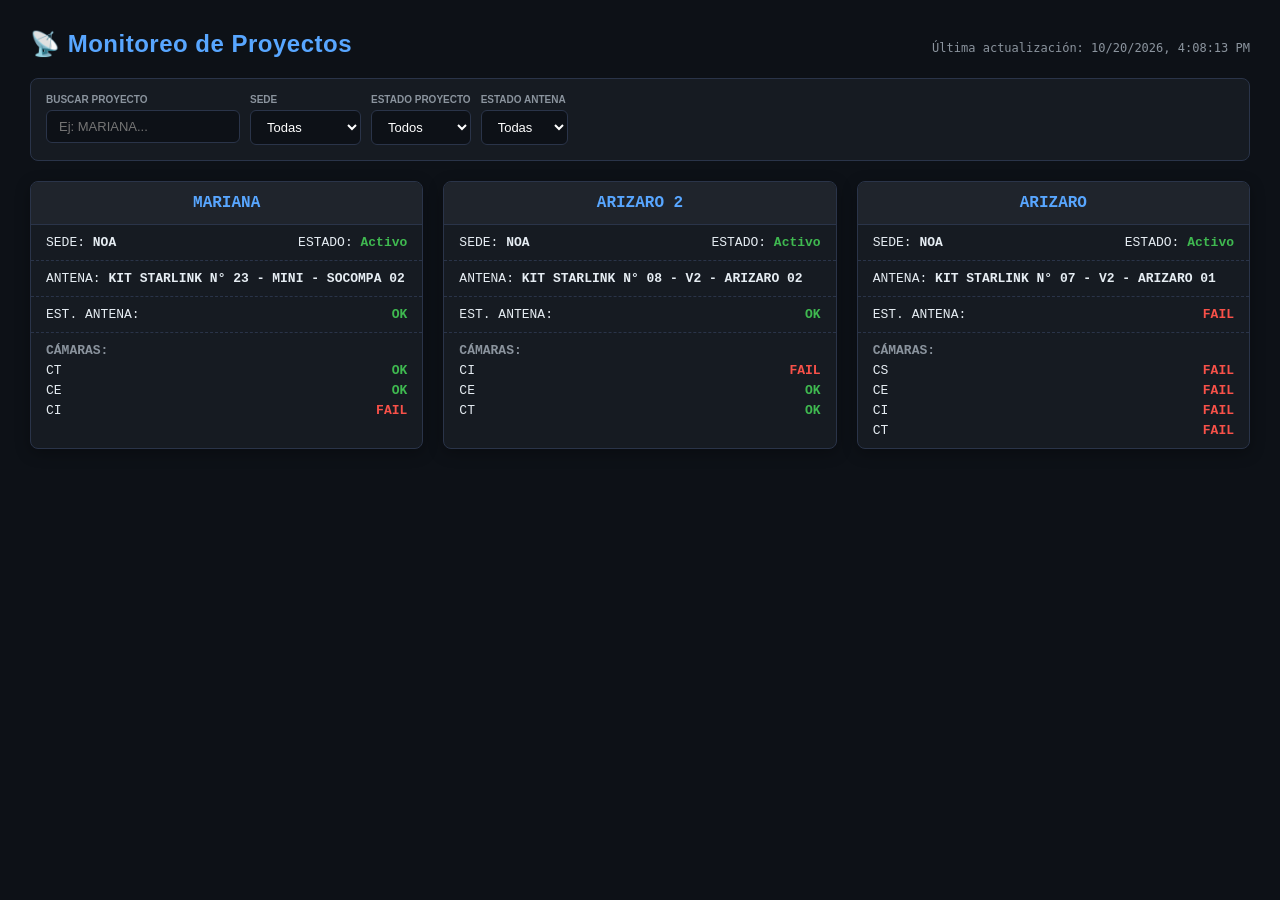
==== index.html @ e9c148c1 "Update index.html" ====
<!DOCTYPE html>
<html lang="es">
<head>
  <meta charset="UTF-8">
  <meta name="viewport" content="width=device-width, initial-scale=1.0">
  <title>Monitoreo · CONOSUR Drilling</title>
  <style>
    :root {
      --bg: #0d1117;
      --surface: #161b22;
      --border: #2a3449;
      --text: #e6edf3;
      --text-muted: #8b949e;
      --blue: #58a6ff;
      --green: #3fb950;
      --red: #f85149;
      --amber: #d29922;
    }
    
    body {
      background: var(--bg);
      color: var(--text);
      font-family: 'Segoe UI', sans-serif;
      margin: 0;
      padding: 30px;
    }
    
    .container { max-width: 1400px; margin: 0 auto; }
    
    /* Header */
    .header-info { display: flex; justify-content: space-between; align-items: baseline; margin-bottom: 20px; }
    .header-info h1 { margin: 0; font-size: 24px; font-weight: 600; color: var(--blue); letter-spacing: 0.5px; }
    .header-info span { color: var(--text-muted); font-size: 12px; font-family: monospace; }
    
    /* Filtros */
    .filters-bar { display: flex; gap: 10px; margin-bottom: 20px; flex-wrap: wrap; background: var(--surface); padding: 15px; border-radius: 8px; border: 1px solid var(--border); }
    .filter-group { display: flex; flex-direction: column; gap: 5px; }
    .filter-group label { font-size: 10px; color: var(--text-muted); text-transform: uppercase; font-weight: 600; }
    .filter-group select, .filter-group input { background: var(--bg); border: 1px solid var(--border); color: white; padding: 8px 12px; border-radius: 6px; font-size: 13px; outline: none; }
    .filter-group select:focus, .filter-group input:focus { border-color: var(--blue); }
    
    /* Tarjetas */
    .grid-proyectos { display: grid; grid-template-columns: repeat(auto-fill, minmax(320px, 1fr)); gap: 20px; }
    .proj-card {
      background: var(--surface);
      border: 1px solid var(--border);
      border-radius: 8px;
      font-family: 'Courier New', monospace;
      overflow: hidden;
      box-shadow: 0 4px 15px rgba(0,0,0,0.3);
    }
    .proj-card .pc-header {
      background: #1f242c;
      text-align: center;
      padding: 12px;
      font-weight: bold;
      font-size: 16px;
      text-transform: uppercase;
      border-bottom: 1px solid var(--border);
      color: var(--blue);
    }
    .proj-card .pc-row {
      padding: 10px 15px;
      border-bottom: 1px dashed var(--border);
      display: flex;
      justify-content: space-between;
      font-size: 13px;
    }
    .proj-card .pc-row:last-child { border-bottom: none; }
    .proj-card .pc-cams { padding: 10px 15px; }
    .proj-card .pc-cams .pc-cam-item { display: flex; justify-content: space-between; margin-bottom: 5px; font-size: 13px; }
    .proj-card .pc-cams .pc-cam-item:last-child { margin-bottom: 0; }
    
    /* Colores de estado */
    .c-ok { color: var(--green); font-weight: bold; }
    .c-fail { color: var(--red); font-weight: bold; }
    .c-warn { color: var(--amber); font-weight: bold; }
    .c-mut { color: var(--text-muted); }
  </style>
</head>
<body>
  <div class="container">
    <div class="header-info">
      <h1>📡 Monitoreo de Proyectos</h1>
      <span id="last-update">Cargando datos...</span>
    </div>

    <div class="filters-bar">
      <div class="filter-group">
        <label>Buscar Proyecto</label>
        <input type="text" id="filtro-nombre" onkeyup="renderizarTarjetas()" placeholder="Ej: MARIANA...">
      </div>
      <div class="filter-group">
        <label>Sede</label>
        <select id="filtro-sede" onchange="renderizarTarjetas()">
          <option value="">Todas</option>
          <option value="NOA">NOA</option>
          <option value="MENDOZA">MENDOZA</option>
          <option value="SAN JUAN">SAN JUAN</option>
        </select>
      </div>
      <div class="filter-group">
        <label>Estado Proyecto</label>
        <select id="filtro-estado-proy" onchange="renderizarTarjetas()">
          <option value="">Todos</option>
          <option value="Activo">Activo</option>
          <option value="Inactivo">Inactivo</option>
        </select>
      </div>
      <div class="filter-group">
        <label>Estado Antena</label>
        <select id="filtro-estado-ant" onchange="renderizarTarjetas()">
          <option value="">Todas</option>
          <option value="OK">OK</option>
          <option value="FAIL">FALLÓ</option>
        </select>
      </div>
    </div>

    <div class="grid-proyectos" id="grid-proyectos">
      <p style="color: var(--text-muted); grid-column: 1 / -1;">Cargando datos de proyectos...</p>
    </div>
  </div>

  <script>
    let proyectosList = [];

    async function cargarDatos() {
      try {
        // ACÁ APUNTAMOS AL ARCHIVO CORRECTO
        const res = await fetch("datos.json");
        if (!res.ok) throw new Error("No se encontró datos.json");
        
        const data = await res.json();
        proyectosList = data.proyectos || [];
        
        // Mostramos la fecha de actualización
        if (data.timestamp) {
          document.getElementById('last-update').innerText = `Última actualización: ${new Date(data.timestamp).toLocaleString()}`;
        }
        
        renderizarTarjetas();
      } catch (e) {
        document.getElementById('grid-proyectos').innerHTML = `<p style="color: var(--red); grid-column: 1 / -1;">Error al cargar datos: ${e.message}</p>`;
      }
    }

    function renderizarTarjetas() {
      const grid = document.getElementById('grid-proyectos');
      
      const fNombre = document.getElementById('filtro-nombre').value.toLowerCase();
      const fSede = document.getElementById('filtro-sede').value;
      const fEstadoProy = document.getElementById('filtro-estado-proy').value;
      const fEstadoAnt = document.getElementById('filtro-estado-ant').value;

      let filtrados = proyectosList.filter(p => {
        const matchNombre = p.nombre.toLowerCase().includes(fNombre);
        const matchSede = fSede === "" || p.sede === fSede;
        const matchProy = fEstadoProy === "" || p.estado_proyecto === fEstadoProy;
        const matchAnt = fEstadoAnt === "" || (p.antena && p.antena.estado === fEstadoAnt);
        return matchNombre && matchSede && matchProy && matchAnt;
      });

      if(filtrados.length === 0) { 
        grid.innerHTML = '<p style="color:var(--text-muted); grid-column: 1 / -1;">No hay proyectos que coincidan con los filtros.</p>'; 
        return; 
      }

      grid.innerHTML = filtrados.map(p => {
        const antOk = p.antena && p.antena.estado === 'OK';
        const camsHtml = p.camaras.map(c => `
          <div class="pc-cam-item">
            <span>${c.tipo}</span>
            <span class="${c.estado === 'OK' ? 'c-ok' : 'c-fail'}">${c.estado}</span>
          </div>
        `).join('') || '<div class="pc-cam-item"><span class="c-mut">Sin cámaras</span></div>';

        return `
          <div class="proj-card">
            <div class="pc-header">${p.nombre}</div>
            <div class="pc-row">
              <span>SEDE: <strong>${p.sede}</strong></span>
              <span>ESTADO: <strong class="${p.estado_proyecto === 'Activo' ? 'c-ok' : 'c-warn'}">${p.estado_proyecto}</strong></span>
            </div>
            <div class="pc-row">
              <span>ANTENA: <strong>${p.antena.nombre}</strong></span>
            </div>
            <div class="pc-row">
              <span>EST. ANTENA:</span>
              <span class="${antOk ? 'c-ok' : 'c-fail'}">${p.antena.estado}</span>
            </div>
            <div class="pc-cams">
              <div class="pc-row" style="padding:0; border:none; margin-bottom:5px; color:var(--text-muted); font-weight:bold;">CÁMARAS:</div>
              ${camsHtml}
            </div>
          </div>
        `;
      }).join('');
    }

    // Cargar datos al inicio
    cargarDatos();
    
    // Recargar cada 5 minutos para mantener actualizado
    setInterval(cargarDatos, 5 * 60 * 1000);
  </script>
</body>
</html>
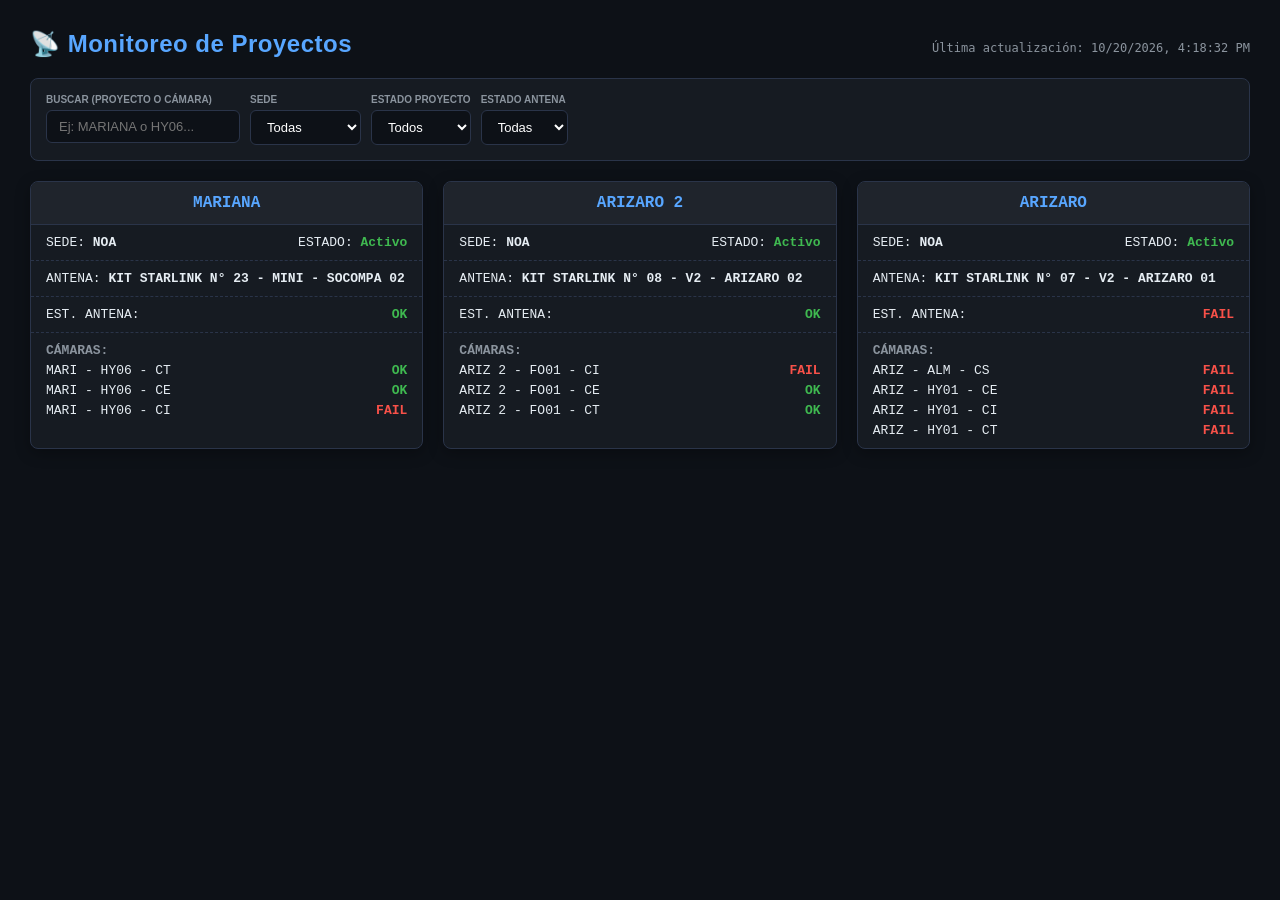
==== commit ba97d545: "Update index.html" ====
--- a/index.html
+++ b/index.html
@@ -27,19 +27,16 @@
     
     .container { max-width: 1400px; margin: 0 auto; }
     
-    /* Header */
     .header-info { display: flex; justify-content: space-between; align-items: baseline; margin-bottom: 20px; }
     .header-info h1 { margin: 0; font-size: 24px; font-weight: 600; color: var(--blue); letter-spacing: 0.5px; }
     .header-info span { color: var(--text-muted); font-size: 12px; font-family: monospace; }
     
-    /* Filtros */
     .filters-bar { display: flex; gap: 10px; margin-bottom: 20px; flex-wrap: wrap; background: var(--surface); padding: 15px; border-radius: 8px; border: 1px solid var(--border); }
     .filter-group { display: flex; flex-direction: column; gap: 5px; }
     .filter-group label { font-size: 10px; color: var(--text-muted); text-transform: uppercase; font-weight: 600; }
     .filter-group select, .filter-group input { background: var(--bg); border: 1px solid var(--border); color: white; padding: 8px 12px; border-radius: 6px; font-size: 13px; outline: none; }
     .filter-group select:focus, .filter-group input:focus { border-color: var(--blue); }
     
-    /* Tarjetas */
     .grid-proyectos { display: grid; grid-template-columns: repeat(auto-fill, minmax(320px, 1fr)); gap: 20px; }
     .proj-card {
       background: var(--surface);
@@ -71,7 +68,6 @@
     .proj-card .pc-cams .pc-cam-item { display: flex; justify-content: space-between; margin-bottom: 5px; font-size: 13px; }
     .proj-card .pc-cams .pc-cam-item:last-child { margin-bottom: 0; }
     
-    /* Colores de estado */
     .c-ok { color: var(--green); font-weight: bold; }
     .c-fail { color: var(--red); font-weight: bold; }
     .c-warn { color: var(--amber); font-weight: bold; }
@@ -87,8 +83,8 @@
 
     <div class="filters-bar">
       <div class="filter-group">
-        <label>Buscar Proyecto</label>
-        <input type="text" id="filtro-nombre" onkeyup="renderizarTarjetas()" placeholder="Ej: MARIANA...">
+        <label>Buscar (Proyecto o Cámara)</label>
+        <input type="text" id="filtro-nombre" onkeyup="renderizarTarjetas()" placeholder="Ej: MARIANA o HY06...">
       </div>
       <div class="filter-group">
         <label>Sede</label>
@@ -127,14 +123,13 @@
 
     async function cargarDatos() {
       try {
-        // ACÁ APUNTAMOS AL ARCHIVO CORRECTO
+        // ACÁ LEE EL ARCHIVO CORRECTO
         const res = await fetch("datos.json");
         if (!res.ok) throw new Error("No se encontró datos.json");
         
         const data = await res.json();
         proyectosList = data.proyectos || [];
         
-        // Mostramos la fecha de actualización
         if (data.timestamp) {
           document.getElementById('last-update').innerText = `Última actualización: ${new Date(data.timestamp).toLocaleString()}`;
         }
@@ -154,10 +149,14 @@
       const fEstadoAnt = document.getElementById('filtro-estado-ant').value;
 
       let filtrados = proyectosList.filter(p => {
-        const matchNombre = p.nombre.toLowerCase().includes(fNombre);
+        const matchNombreProy = p.nombre.toLowerCase().includes(fNombre);
+        const matchNombreCam = p.camaras.some(c => (c.name || "").toLowerCase().includes(fNombre) || (c.tipo || "").toLowerCase().includes(fNombre));
+        const matchNombre = matchNombreProy || matchNombreCam;
+
         const matchSede = fSede === "" || p.sede === fSede;
         const matchProy = fEstadoProy === "" || p.estado_proyecto === fEstadoProy;
         const matchAnt = fEstadoAnt === "" || (p.antena && p.antena.estado === fEstadoAnt);
+        
         return matchNombre && matchSede && matchProy && matchAnt;
       });
 
@@ -168,9 +167,10 @@
 
       grid.innerHTML = filtrados.map(p => {
         const antOk = p.antena && p.antena.estado === 'OK';
+        
         const camsHtml = p.camaras.map(c => `
           <div class="pc-cam-item">
-            <span>${c.tipo}</span>
+            <span>${c.name || c.tipo}</span>
             <span class="${c.estado === 'OK' ? 'c-ok' : 'c-fail'}">${c.estado}</span>
           </div>
         `).join('') || '<div class="pc-cam-item"><span class="c-mut">Sin cámaras</span></div>';
@@ -198,10 +198,7 @@
       }).join('');
     }
 
-    // Cargar datos al inicio
     cargarDatos();
-    
-    // Recargar cada 5 minutos para mantener actualizado
     setInterval(cargarDatos, 5 * 60 * 1000);
   </script>
 </body>
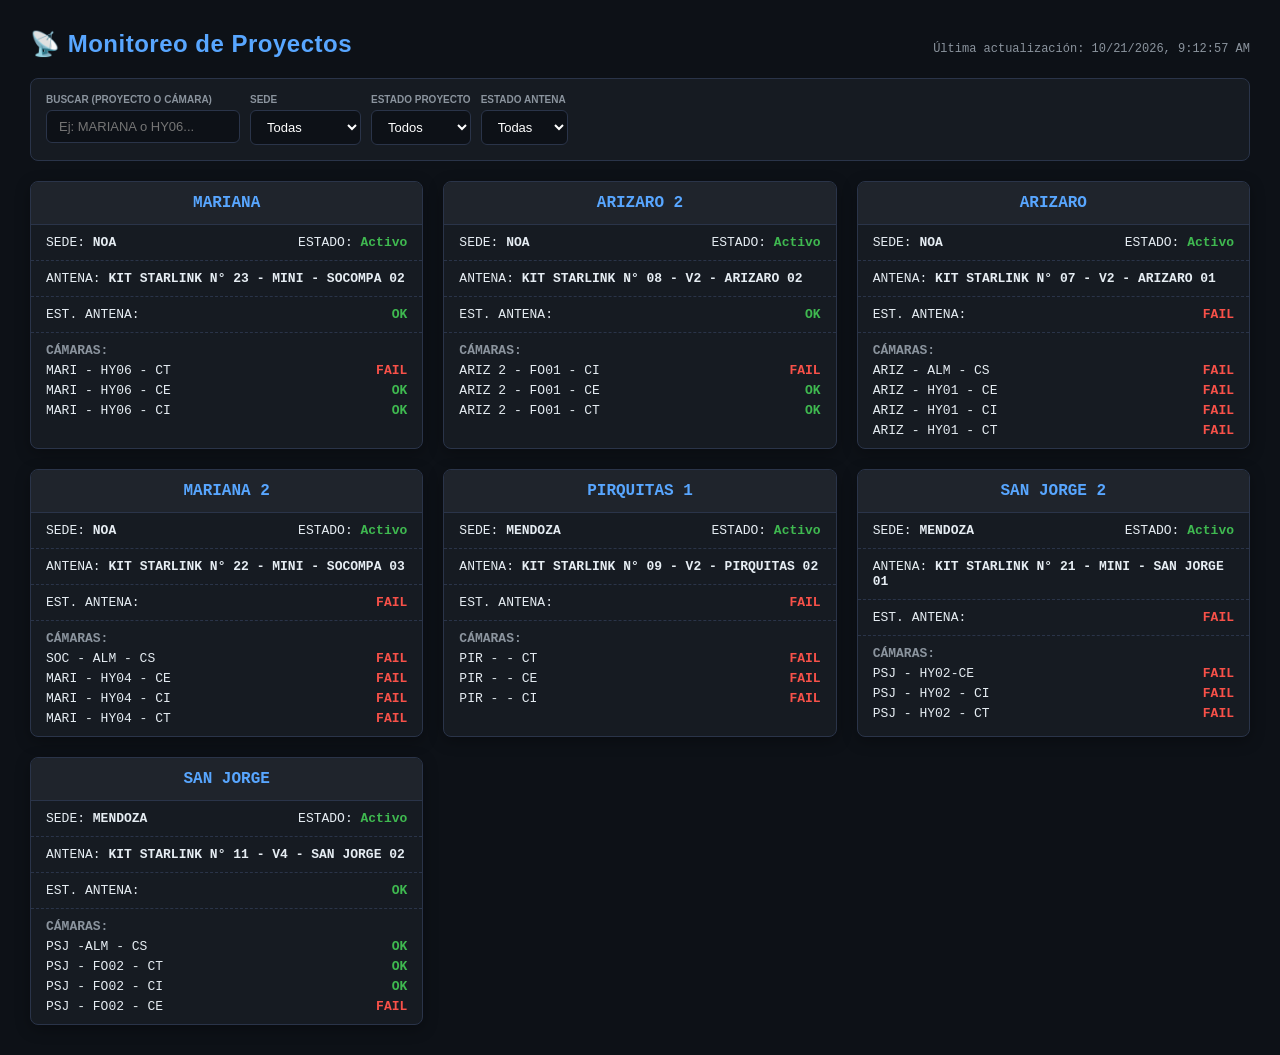
==== commit 34aeef21: "Update index.html" ====
--- a/index.html
+++ b/index.html
@@ -6,68 +6,28 @@
   <title>Monitoreo · CONOSUR Drilling</title>
   <style>
     :root {
-      --bg: #0d1117;
-      --surface: #161b22;
-      --border: #2a3449;
-      --text: #e6edf3;
-      --text-muted: #8b949e;
-      --blue: #58a6ff;
-      --green: #3fb950;
-      --red: #f85149;
-      --amber: #d29922;
+      --bg: #0d1117; --surface: #161b22; --border: #2a3449; --text: #e6edf3;
+      --text-muted: #8b949e; --blue: #58a6ff; --green: #3fb950; --red: #f85149; --amber: #d29922;
     }
-    
-    body {
-      background: var(--bg);
-      color: var(--text);
-      font-family: 'Segoe UI', sans-serif;
-      margin: 0;
-      padding: 30px;
-    }
-    
+    body { background: var(--bg); color: var(--text); font-family: 'Segoe UI', sans-serif; margin: 0; padding: 30px; }
     .container { max-width: 1400px; margin: 0 auto; }
-    
     .header-info { display: flex; justify-content: space-between; align-items: baseline; margin-bottom: 20px; }
     .header-info h1 { margin: 0; font-size: 24px; font-weight: 600; color: var(--blue); letter-spacing: 0.5px; }
     .header-info span { color: var(--text-muted); font-size: 12px; font-family: monospace; }
-    
     .filters-bar { display: flex; gap: 10px; margin-bottom: 20px; flex-wrap: wrap; background: var(--surface); padding: 15px; border-radius: 8px; border: 1px solid var(--border); }
     .filter-group { display: flex; flex-direction: column; gap: 5px; }
     .filter-group label { font-size: 10px; color: var(--text-muted); text-transform: uppercase; font-weight: 600; }
     .filter-group select, .filter-group input { background: var(--bg); border: 1px solid var(--border); color: white; padding: 8px 12px; border-radius: 6px; font-size: 13px; outline: none; }
     .filter-group select:focus, .filter-group input:focus { border-color: var(--blue); }
-    
     .grid-proyectos { display: grid; grid-template-columns: repeat(auto-fill, minmax(320px, 1fr)); gap: 20px; }
-    .proj-card {
-      background: var(--surface);
-      border: 1px solid var(--border);
-      border-radius: 8px;
-      font-family: 'Courier New', monospace;
-      overflow: hidden;
-      box-shadow: 0 4px 15px rgba(0,0,0,0.3);
-    }
-    .proj-card .pc-header {
-      background: #1f242c;
-      text-align: center;
-      padding: 12px;
-      font-weight: bold;
-      font-size: 16px;
-      text-transform: uppercase;
-      border-bottom: 1px solid var(--border);
-      color: var(--blue);
-    }
-    .proj-card .pc-row {
-      padding: 10px 15px;
-      border-bottom: 1px dashed var(--border);
-      display: flex;
-      justify-content: space-between;
-      font-size: 13px;
-    }
+    .proj-card { background: var(--surface); border: 1px solid var(--border); border-radius: 8px; font-family: 'Courier New', monospace; overflow: hidden; box-shadow: 0 4px 15px rgba(0,0,0,0.3); }
+    .proj-card .pc-header { background: #1f242c; text-align: center; padding: 12px; font-weight: bold; font-size: 16px; text-transform: uppercase; border-bottom: 1px solid var(--border); color: var(--blue); }
+    .proj-card .pc-row { padding: 10px 15px; border-bottom: 1px dashed var(--border); display: flex; justify-content: space-between; font-size: 13px; }
     .proj-card .pc-row:last-child { border-bottom: none; }
     .proj-card .pc-cams { padding: 10px 15px; }
-    .proj-card .pc-cams .pc-cam-item { display: flex; justify-content: space-between; margin-bottom: 5px; font-size: 13px; }
+    .proj-card .pc-cams .pc-cam-item { display: flex; justify-content: space-between; margin-bottom: 5px; font-size: 13px; flex-direction: column; align-items: flex-start; }
     .proj-card .pc-cams .pc-cam-item:last-child { margin-bottom: 0; }
-    
+    .proj-card .pc-cams .pc-cam-item .cam-row { display: flex; justify-content: space-between; width: 100%; }
     .c-ok { color: var(--green); font-weight: bold; }
     .c-fail { color: var(--red); font-weight: bold; }
     .c-warn { color: var(--amber); font-weight: bold; }
@@ -80,7 +40,6 @@
       <h1>📡 Monitoreo de Proyectos</h1>
       <span id="last-update">Cargando datos...</span>
     </div>
-
     <div class="filters-bar">
       <div class="filter-group">
         <label>Buscar (Proyecto o Cámara)</label>
@@ -112,28 +71,21 @@
         </select>
       </div>
     </div>
-
     <div class="grid-proyectos" id="grid-proyectos">
       <p style="color: var(--text-muted); grid-column: 1 / -1;">Cargando datos de proyectos...</p>
     </div>
   </div>
-
   <script>
     let proyectosList = [];
-
     async function cargarDatos() {
       try {
-        // ACÁ LEE EL ARCHIVO CORRECTO
         const res = await fetch("datos.json");
         if (!res.ok) throw new Error("No se encontró datos.json");
-        
         const data = await res.json();
         proyectosList = data.proyectos || [];
-        
         if (data.timestamp) {
           document.getElementById('last-update').innerText = `Última actualización: ${new Date(data.timestamp).toLocaleString()}`;
         }
-        
         renderizarTarjetas();
       } catch (e) {
         document.getElementById('grid-proyectos').innerHTML = `<p style="color: var(--red); grid-column: 1 / -1;">Error al cargar datos: ${e.message}</p>`;
@@ -142,7 +94,6 @@
 
     function renderizarTarjetas() {
       const grid = document.getElementById('grid-proyectos');
-      
       const fNombre = document.getElementById('filtro-nombre').value.toLowerCase();
       const fSede = document.getElementById('filtro-sede').value;
       const fEstadoProy = document.getElementById('filtro-estado-proy').value;
@@ -152,11 +103,9 @@
         const matchNombreProy = p.nombre.toLowerCase().includes(fNombre);
         const matchNombreCam = p.camaras.some(c => (c.name || "").toLowerCase().includes(fNombre) || (c.tipo || "").toLowerCase().includes(fNombre));
         const matchNombre = matchNombreProy || matchNombreCam;
-
         const matchSede = fSede === "" || p.sede === fSede;
         const matchProy = fEstadoProy === "" || p.estado_proyecto === fEstadoProy;
         const matchAnt = fEstadoAnt === "" || (p.antena && p.antena.estado === fEstadoAnt);
-        
         return matchNombre && matchSede && matchProy && matchAnt;
       });
 
@@ -168,12 +117,22 @@
       grid.innerHTML = filtrados.map(p => {
         const antOk = p.antena && p.antena.estado === 'OK';
         
-        const camsHtml = p.camaras.map(c => `
-          <div class="pc-cam-item">
-            <span>${c.name || c.tipo}</span>
-            <span class="${c.estado === 'OK' ? 'c-ok' : 'c-fail'}">${c.estado}</span>
-          </div>
-        `).join('') || '<div class="pc-cam-item"><span class="c-mut">Sin cámaras</span></div>';
+        const camsHtml = p.camaras.map(c => {
+          let extraInfo = "";
+          if (c.estado === 'FAIL' && c.ultima_conexion) {
+            const fecha = new Date(c.ultima_conexion * 1000);
+            extraInfo = `<span style="font-size:10px; color:var(--text-muted); display:block;">Últ. conexión: ${fecha.toLocaleString()}</span>`;
+          }
+          return `
+            <div class="pc-cam-item">
+              <div class="cam-row">
+                <span>${c.name || c.tipo}</span>
+                <span class="${c.estado === 'OK' ? 'c-ok' : 'c-fail'}">${c.estado}</span>
+              </div>
+              ${extraInfo}
+            </div>
+          `;
+        }).join('') || '<div class="pc-cam-item"><span class="c-mut">Sin cámaras</span></div>';
 
         return `
           <div class="proj-card">
@@ -197,7 +156,6 @@
         `;
       }).join('');
     }
-
     cargarDatos();
     setInterval(cargarDatos, 5 * 60 * 1000);
   </script>
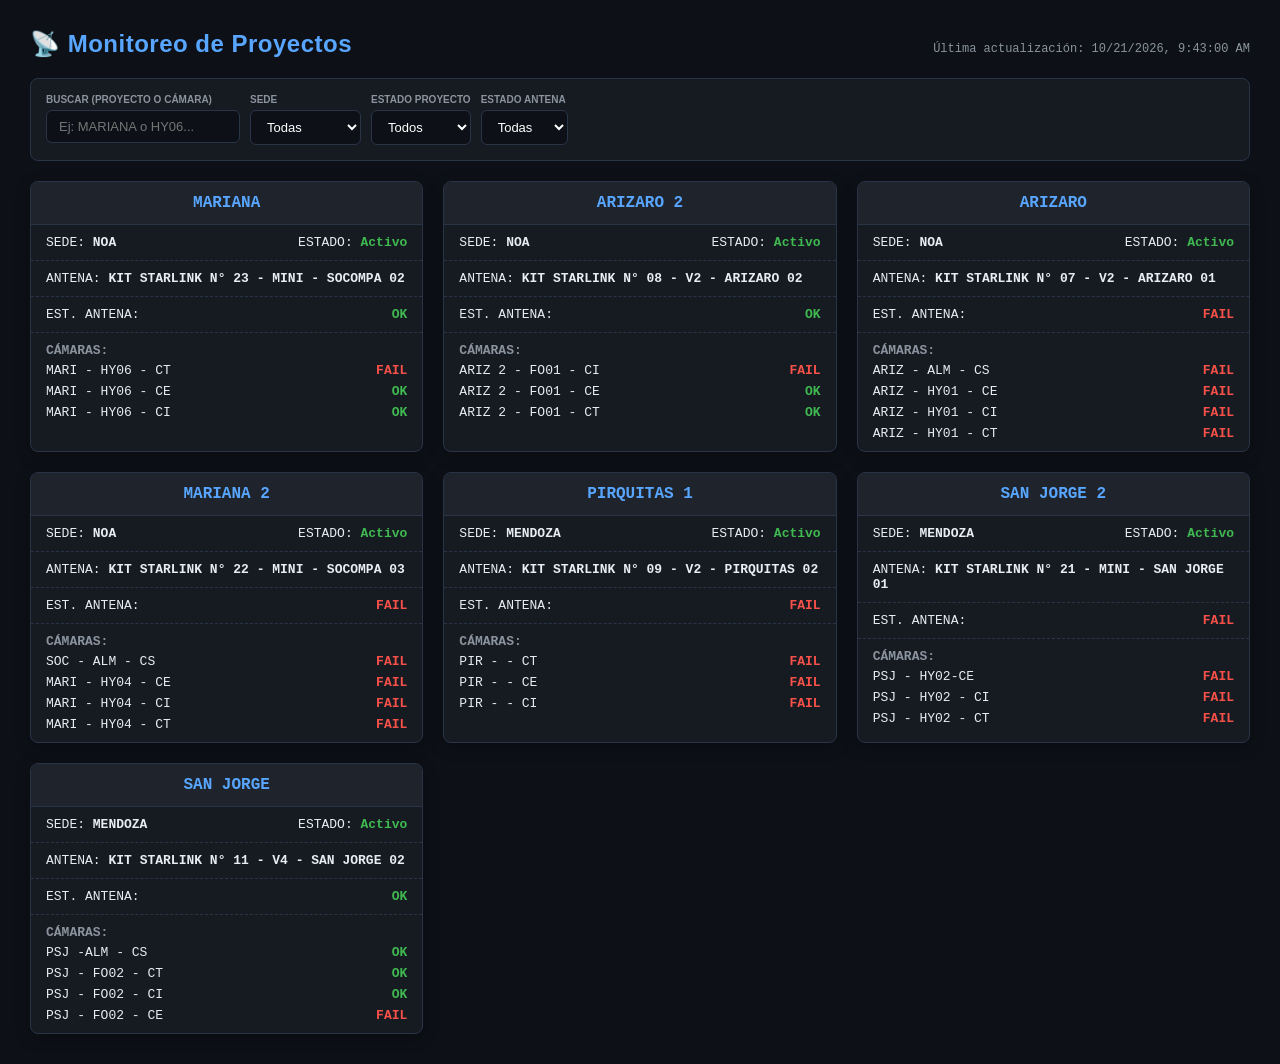
==== commit 94fe7d8b: "Update index.html" ====
--- a/index.html
+++ b/index.html
@@ -6,28 +6,90 @@
   <title>Monitoreo · CONOSUR Drilling</title>
   <style>
     :root {
-      --bg: #0d1117; --surface: #161b22; --border: #2a3449; --text: #e6edf3;
-      --text-muted: #8b949e; --blue: #58a6ff; --green: #3fb950; --red: #f85149; --amber: #d29922;
-    }
-    body { background: var(--bg); color: var(--text); font-family: 'Segoe UI', sans-serif; margin: 0; padding: 30px; }
+      --bg: #0d1117; 
+      --surface: #161b22; 
+      --border: #2a3449; 
+      --text: #e6edf3;
+      --text-muted: #8b949e; 
+      --blue: #58a6ff; 
+      --green: #3fb950; 
+      --red: #f85149; 
+      --amber: #d29922;
+    }
+    
+    body { 
+      background: var(--bg); 
+      color: var(--text); 
+      font-family: 'Segoe UI', sans-serif; 
+      margin: 0; 
+      padding: 30px; 
+    }
+    
     .container { max-width: 1400px; margin: 0 auto; }
+    
+    /* Header */
     .header-info { display: flex; justify-content: space-between; align-items: baseline; margin-bottom: 20px; }
     .header-info h1 { margin: 0; font-size: 24px; font-weight: 600; color: var(--blue); letter-spacing: 0.5px; }
     .header-info span { color: var(--text-muted); font-size: 12px; font-family: monospace; }
+    
+    /* Filtros */
     .filters-bar { display: flex; gap: 10px; margin-bottom: 20px; flex-wrap: wrap; background: var(--surface); padding: 15px; border-radius: 8px; border: 1px solid var(--border); }
     .filter-group { display: flex; flex-direction: column; gap: 5px; }
     .filter-group label { font-size: 10px; color: var(--text-muted); text-transform: uppercase; font-weight: 600; }
     .filter-group select, .filter-group input { background: var(--bg); border: 1px solid var(--border); color: white; padding: 8px 12px; border-radius: 6px; font-size: 13px; outline: none; }
     .filter-group select:focus, .filter-group input:focus { border-color: var(--blue); }
+    
+    /* Tarjetas */
     .grid-proyectos { display: grid; grid-template-columns: repeat(auto-fill, minmax(320px, 1fr)); gap: 20px; }
-    .proj-card { background: var(--surface); border: 1px solid var(--border); border-radius: 8px; font-family: 'Courier New', monospace; overflow: hidden; box-shadow: 0 4px 15px rgba(0,0,0,0.3); }
-    .proj-card .pc-header { background: #1f242c; text-align: center; padding: 12px; font-weight: bold; font-size: 16px; text-transform: uppercase; border-bottom: 1px solid var(--border); color: var(--blue); }
-    .proj-card .pc-row { padding: 10px 15px; border-bottom: 1px dashed var(--border); display: flex; justify-content: space-between; font-size: 13px; }
+    .proj-card {
+      background: var(--surface);
+      border: 1px solid var(--border);
+      border-radius: 8px;
+      font-family: 'Courier New', monospace;
+      overflow: hidden;
+      box-shadow: 0 4px 15px rgba(0,0,0,0.3);
+    }
+    .proj-card .pc-header {
+      background: #1f242c;
+      text-align: center;
+      padding: 12px;
+      font-weight: bold;
+      font-size: 16px;
+      text-transform: uppercase;
+      border-bottom: 1px solid var(--border);
+      color: var(--blue);
+    }
+    .proj-card .pc-row {
+      padding: 10px 15px;
+      border-bottom: 1px dashed var(--border);
+      display: flex;
+      justify-content: space-between;
+      font-size: 13px;
+    }
     .proj-card .pc-row:last-child { border-bottom: none; }
+    
+    /* Sección de cámaras */
     .proj-card .pc-cams { padding: 10px 15px; }
-    .proj-card .pc-cams .pc-cam-item { display: flex; justify-content: space-between; margin-bottom: 5px; font-size: 13px; flex-direction: column; align-items: flex-start; }
+    .proj-card .pc-cams .pc-cam-item { 
+      display: flex; 
+      justify-content: space-between; 
+      margin-bottom: 6px; 
+      font-size: 13px; 
+      flex-direction: column; 
+      align-items: flex-start; 
+    }
     .proj-card .pc-cams .pc-cam-item:last-child { margin-bottom: 0; }
     .proj-card .pc-cams .pc-cam-item .cam-row { display: flex; justify-content: space-between; width: 100%; }
+    
+    /* Texto de última conexión */
+    .ultima-conexion {
+      font-size: 10px;
+      color: var(--text-muted);
+      margin-top: 2px;
+      font-style: italic;
+    }
+
+    /* Colores de estado */
     .c-ok { color: var(--green); font-weight: bold; }
     .c-fail { color: var(--red); font-weight: bold; }
     .c-warn { color: var(--amber); font-weight: bold; }
@@ -40,6 +102,7 @@
       <h1>📡 Monitoreo de Proyectos</h1>
       <span id="last-update">Cargando datos...</span>
     </div>
+
     <div class="filters-bar">
       <div class="filter-group">
         <label>Buscar (Proyecto o Cámara)</label>
@@ -71,21 +134,28 @@
         </select>
       </div>
     </div>
+
     <div class="grid-proyectos" id="grid-proyectos">
       <p style="color: var(--text-muted); grid-column: 1 / -1;">Cargando datos de proyectos...</p>
     </div>
   </div>
+
   <script>
     let proyectosList = [];
+
     async function cargarDatos() {
       try {
+        // En GitHub Pages leemos el archivo datos.json
         const res = await fetch("datos.json");
         if (!res.ok) throw new Error("No se encontró datos.json");
+        
         const data = await res.json();
         proyectosList = data.proyectos || [];
+        
         if (data.timestamp) {
           document.getElementById('last-update').innerText = `Última actualización: ${new Date(data.timestamp).toLocaleString()}`;
         }
+        
         renderizarTarjetas();
       } catch (e) {
         document.getElementById('grid-proyectos').innerHTML = `<p style="color: var(--red); grid-column: 1 / -1;">Error al cargar datos: ${e.message}</p>`;
@@ -94,6 +164,7 @@
 
     function renderizarTarjetas() {
       const grid = document.getElementById('grid-proyectos');
+      
       const fNombre = document.getElementById('filtro-nombre').value.toLowerCase();
       const fSede = document.getElementById('filtro-sede').value;
       const fEstadoProy = document.getElementById('filtro-estado-proy').value;
@@ -103,9 +174,11 @@
         const matchNombreProy = p.nombre.toLowerCase().includes(fNombre);
         const matchNombreCam = p.camaras.some(c => (c.name || "").toLowerCase().includes(fNombre) || (c.tipo || "").toLowerCase().includes(fNombre));
         const matchNombre = matchNombreProy || matchNombreCam;
+
         const matchSede = fSede === "" || p.sede === fSede;
         const matchProy = fEstadoProy === "" || p.estado_proyecto === fEstadoProy;
         const matchAnt = fEstadoAnt === "" || (p.antena && p.antena.estado === fEstadoAnt);
+        
         return matchNombre && matchSede && matchProy && matchAnt;
       });
 
@@ -119,9 +192,11 @@
         
         const camsHtml = p.camaras.map(c => {
           let extraInfo = "";
+          // SI LA CÁMARA ESTÁ EN FAIL Y TIENE DATO DE ÚLTIMA CONEXIÓN, LO MOSTRAMOS
           if (c.estado === 'FAIL' && c.ultima_conexion) {
+            // Pasamos el timestamp unix a fecha legible
             const fecha = new Date(c.ultima_conexion * 1000);
-            extraInfo = `<span style="font-size:10px; color:var(--text-muted); display:block;">Últ. conexión: ${fecha.toLocaleString()}</span>`;
+            extraInfo = `<span class="ultima-conexion">Últ. conexión: ${fecha.toLocaleString()}</span>`;
           }
           return `
             <div class="pc-cam-item">
@@ -156,7 +231,11 @@
         `;
       }).join('');
     }
+
+    // Cargar datos al inicio
     cargarDatos();
+    
+    // Recargar cada 5 minutos para mantener actualizado
     setInterval(cargarDatos, 5 * 60 * 1000);
   </script>
 </body>
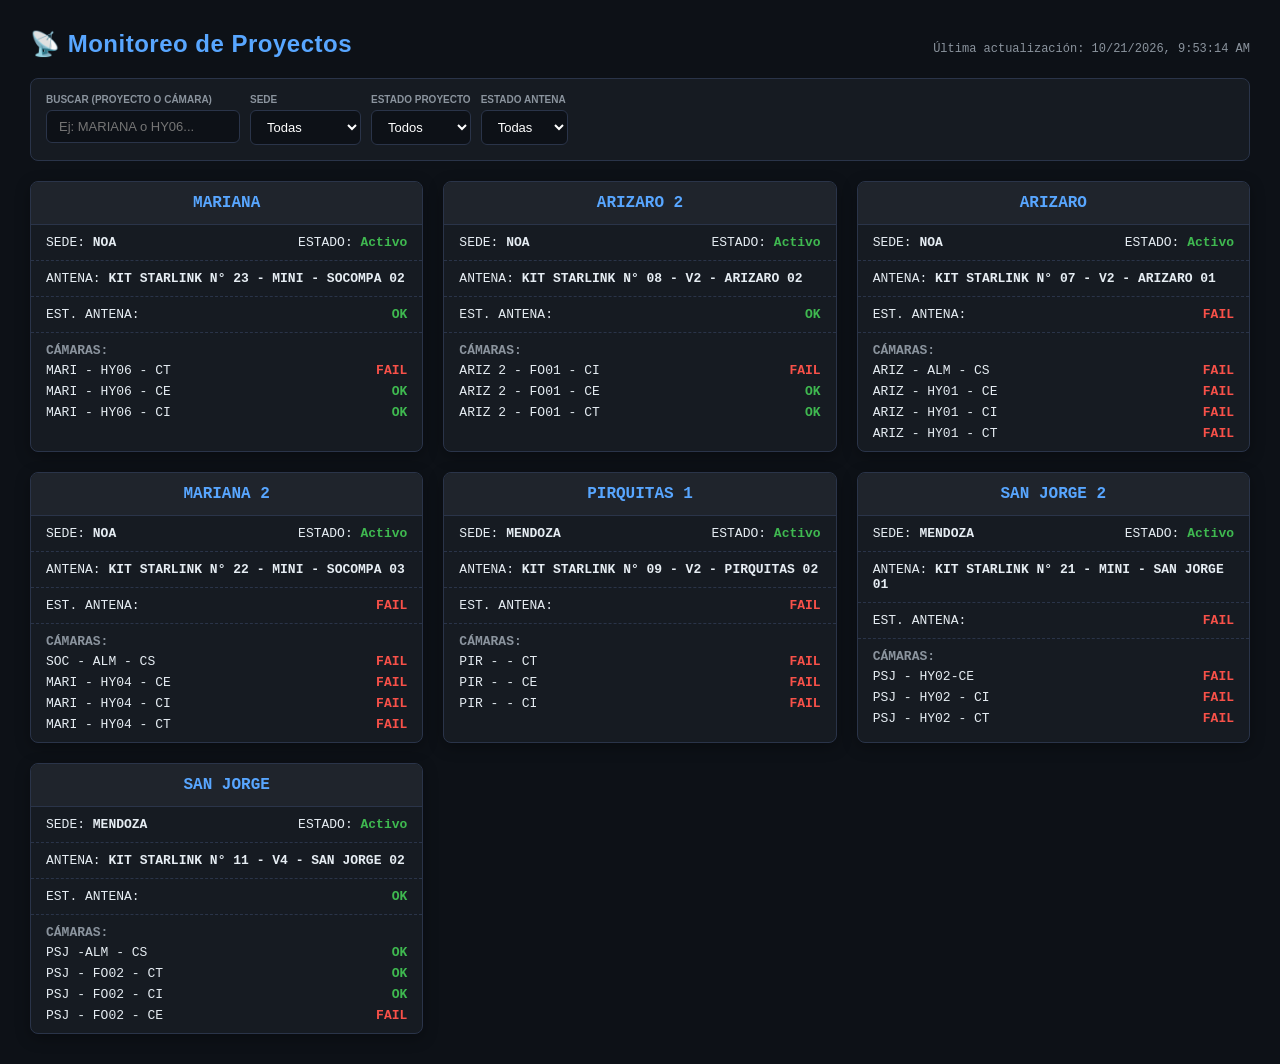
==== commit 95ab7f31: "Update index.html" ====
--- a/index.html
+++ b/index.html
@@ -145,7 +145,7 @@
 
     async function cargarDatos() {
       try {
-        // En GitHub Pages leemos el archivo datos.json
+        // Leemos el archivo datos.json de la misma carpeta en GitHub
         const res = await fetch("datos.json");
         if (!res.ok) throw new Error("No se encontró datos.json");
         
@@ -194,7 +194,6 @@
           let extraInfo = "";
           // SI LA CÁMARA ESTÁ EN FAIL Y TIENE DATO DE ÚLTIMA CONEXIÓN, LO MOSTRAMOS
           if (c.estado === 'FAIL' && c.ultima_conexion) {
-            // Pasamos el timestamp unix a fecha legible
             const fecha = new Date(c.ultima_conexion * 1000);
             extraInfo = `<span class="ultima-conexion">Últ. conexión: ${fecha.toLocaleString()}</span>`;
           }
@@ -235,7 +234,7 @@
     // Cargar datos al inicio
     cargarDatos();
     
-    // Recargar cada 5 minutos para mantener actualizado
+    // Recargar cada 5 minutos
     setInterval(cargarDatos, 5 * 60 * 1000);
   </script>
 </body>
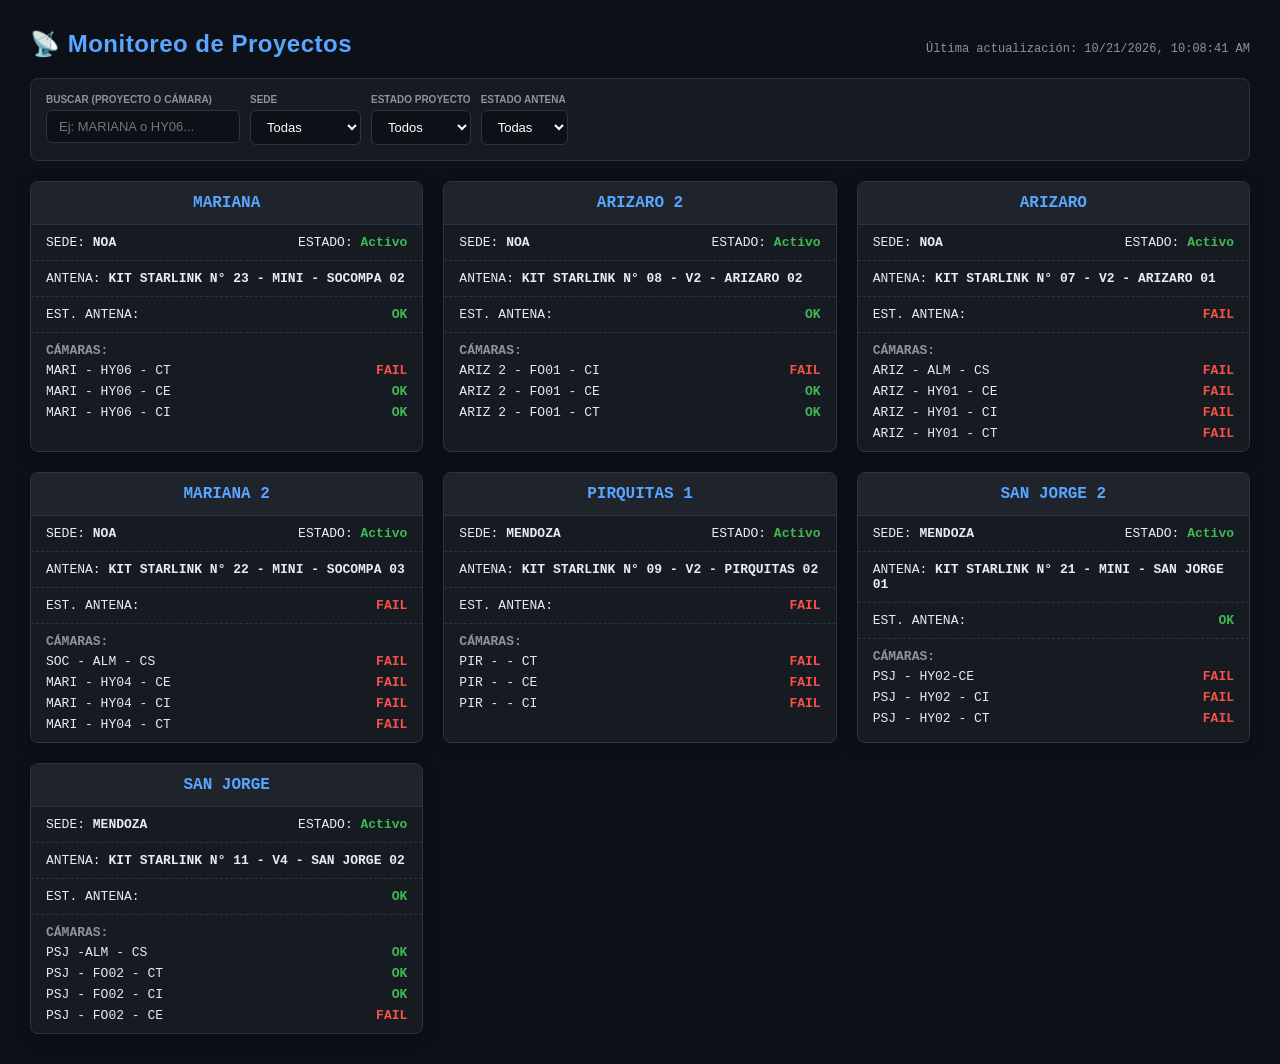
==== commit 933adae7: "Update index.html" ====
--- a/index.html
+++ b/index.html
@@ -145,8 +145,8 @@
 
     async function cargarDatos() {
       try {
-        // Leemos el archivo datos.json de la misma carpeta en GitHub
-        const res = await fetch("datos.json");
+        // ACÁ ESTÁ EL TRUCO: El ?t= obliga al navegador a saltear el caché
+        const res = await fetch("datos.json?t=" + new Date().getTime());
         if (!res.ok) throw new Error("No se encontró datos.json");
         
         const data = await res.json();
@@ -192,7 +192,6 @@
         
         const camsHtml = p.camaras.map(c => {
           let extraInfo = "";
-          // SI LA CÁMARA ESTÁ EN FAIL Y TIENE DATO DE ÚLTIMA CONEXIÓN, LO MOSTRAMOS
           if (c.estado === 'FAIL' && c.ultima_conexion) {
             const fecha = new Date(c.ultima_conexion * 1000);
             extraInfo = `<span class="ultima-conexion">Últ. conexión: ${fecha.toLocaleString()}</span>`;
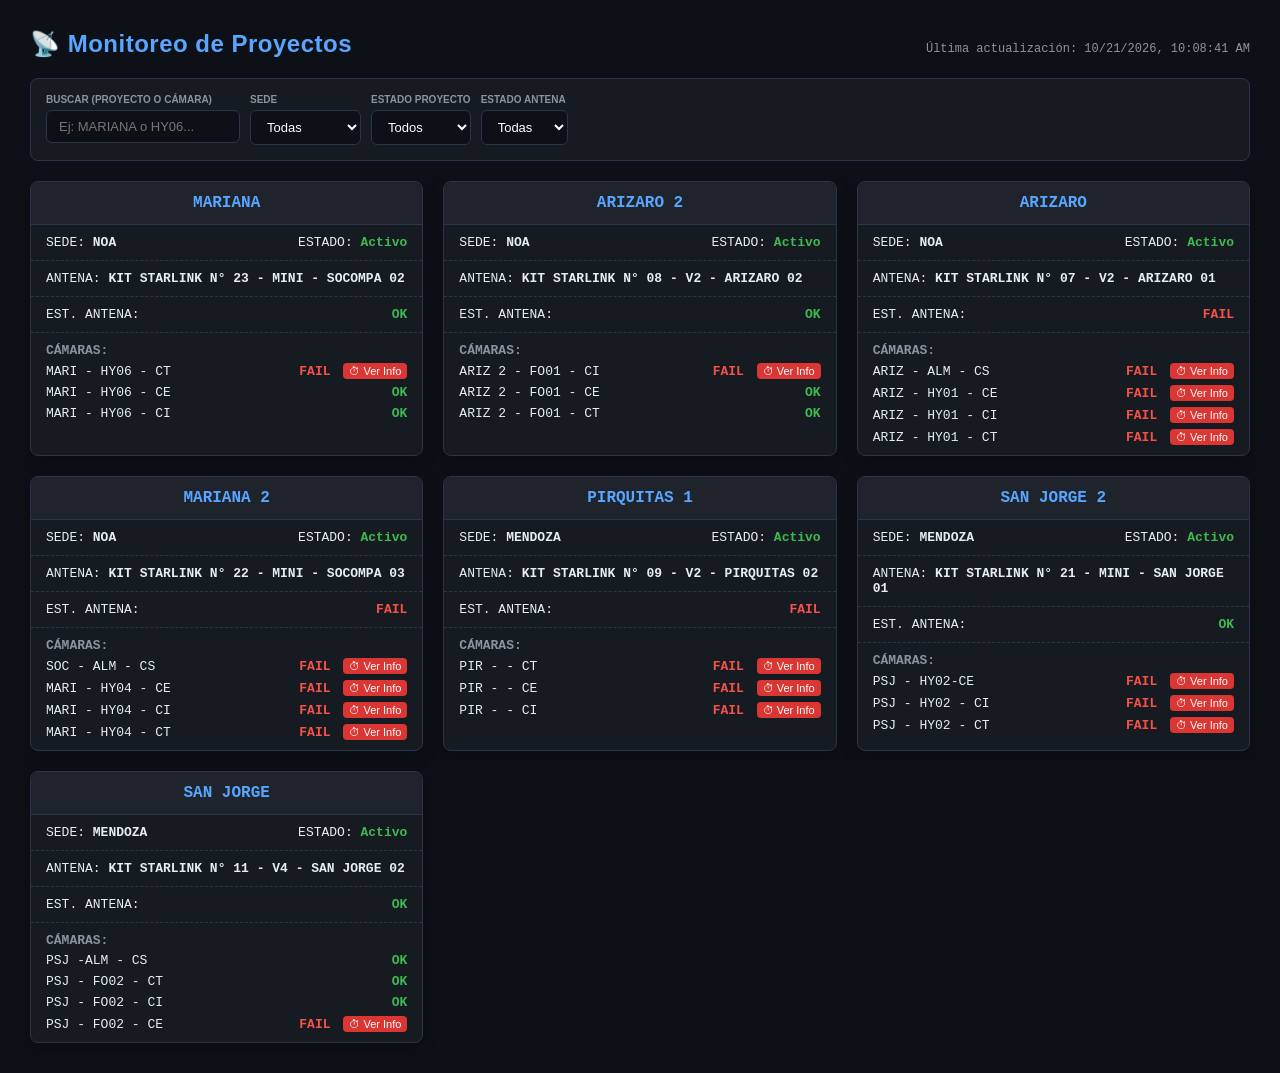
==== commit 86262d73: "Update index.html" ====
--- a/index.html
+++ b/index.html
@@ -79,21 +79,51 @@
       align-items: flex-start; 
     }
     .proj-card .pc-cams .pc-cam-item:last-child { margin-bottom: 0; }
-    .proj-card .pc-cams .pc-cam-item .cam-row { display: flex; justify-content: space-between; width: 100%; }
-    
-    /* Texto de última conexión */
-    .ultima-conexion {
-      font-size: 10px;
-      color: var(--text-muted);
-      margin-top: 2px;
-      font-style: italic;
-    }
+    .proj-card .pc-cams .pc-cam-item .cam-row { display: flex; justify-content: space-between; width: 100%; align-items: center;}
+    
+    /* Botón de Reloj */
+    .btn-info-cam {
+      background: #da3633;
+      color: white;
+      border: none;
+      border-radius: 4px;
+      padding: 2px 6px;
+      font-size: 11px;
+      cursor: pointer;
+      margin-left: 5px;
+      transition: 0.2s;
+    }
+    .btn-info-cam:hover { background: #f85149; }
 
     /* Colores de estado */
     .c-ok { color: var(--green); font-weight: bold; }
     .c-fail { color: var(--red); font-weight: bold; }
     .c-warn { color: var(--amber); font-weight: bold; }
     .c-mut { color: var(--text-muted); }
+
+    /* MODAL (Ventana Emergente) */
+    .modal-overlay {
+      display: none; position: fixed; inset: 0; background: rgba(0, 0, 0, 0.8);
+      backdrop-filter: blur(3px); z-index: 1000; align-items: center; justify-content: center;
+    }
+    .modal-box {
+      background: var(--surface); border: 1px solid var(--border); border-radius: 8px;
+      padding: 25px; width: 400px; box-shadow: 0 10px 30px rgba(0,0,0,0.5);
+      font-family: 'Segoe UI', sans-serif;
+    }
+    .modal-title {
+      color: var(--blue); font-size: 18px; font-weight: bold; margin-bottom: 15px;
+      border-bottom: 1px solid var(--border); padding-bottom: 10px;
+    }
+    .modal-row {
+      display: flex; justify-content: space-between; margin-bottom: 10px; font-size: 14px;
+    }
+    .modal-row strong { color: var(--text-muted); }
+    .btn-cerrar {
+      width: 100%; margin-top: 20px; padding: 10px; background: #21262d; color: white;
+      border: 1px solid var(--border); border-radius: 6px; cursor: pointer; font-weight: bold;
+    }
+    .btn-cerrar:hover { background: #30363d; }
   </style>
 </head>
 <body>
@@ -140,12 +170,40 @@
     </div>
   </div>
 
+  <!-- VENTANA EMERGENTE (MODAL) -->
+  <div id="modalCamara" class="modal-overlay" onclick="cerrarModal(event)">
+    <div class="modal-box" onclick="event.stopPropagation()">
+      <div class="modal-title" id="modal-cam-name">Nombre de la Cámara</div>
+      
+      <div class="modal-row">
+        <strong>Estado Actual:</strong>
+        <span class="c-fail">OFFLINE (Desconectada)</span>
+      </div>
+      
+      <div class="modal-row">
+        <strong>Última Conexión:</strong>
+        <span id="modal-cam-fecha">Cargando...</span>
+      </div>
+
+      <div class="modal-row">
+        <strong>Tiempo Caída:</strong>
+        <span id="modal-cam-tiempo" style="color: var(--amber);">Calculando...</span>
+      </div>
+
+      <div class="modal-row" style="margin-top: 15px; border-top: 1px dashed var(--border); padding-top: 15px;">
+        <strong>ID / Serial:</strong>
+        <span id="modal-cam-serial" style="font-family: monospace;">—</span>
+      </div>
+      
+      <button class="btn-cerrar" onclick="cerrarModal()">CERRAR VENTANA</button>
+    </div>
+  </div>
+
   <script>
     let proyectosList = [];
 
     async function cargarDatos() {
       try {
-        // ACÁ ESTÁ EL TRUCO: El ?t= obliga al navegador a saltear el caché
         const res = await fetch("datos.json?t=" + new Date().getTime());
         if (!res.ok) throw new Error("No se encontró datos.json");
         
@@ -191,18 +249,23 @@
         const antOk = p.antena && p.antena.estado === 'OK';
         
         const camsHtml = p.camaras.map(c => {
-          let extraInfo = "";
-          if (c.estado === 'FAIL' && c.ultima_conexion) {
-            const fecha = new Date(c.ultima_conexion * 1000);
-            extraInfo = `<span class="ultima-conexion">Últ. conexión: ${fecha.toLocaleString()}</span>`;
+          // Si está en FAIL, mostramos el botón para abrir el modal
+          let botonInfo = "";
+          if (c.estado === 'FAIL') {
+             // Pasamos los datos al botón mediante atributos onclick
+             const cData = encodeURIComponent(JSON.stringify(c));
+             botonInfo = `<button class="btn-info-cam" onclick="abrirModal('${cData}')">⏱ Ver Info</button>`;
           }
+
           return `
             <div class="pc-cam-item">
               <div class="cam-row">
                 <span>${c.name || c.tipo}</span>
-                <span class="${c.estado === 'OK' ? 'c-ok' : 'c-fail'}">${c.estado}</span>
+                <span>
+                  <span class="${c.estado === 'OK' ? 'c-ok' : 'c-fail'}">${c.estado}</span>
+                  ${botonInfo}
+                </span>
               </div>
-              ${extraInfo}
             </div>
           `;
         }).join('') || '<div class="pc-cam-item"><span class="c-mut">Sin cámaras</span></div>';
@@ -230,10 +293,53 @@
       }).join('');
     }
 
+    // LÓGICA DEL MODAL
+    function abrirModal(cDataJson) {
+      const cam = JSON.parse(decodeURIComponent(cDataJson));
+      
+      document.getElementById('modal-cam-name').innerText = cam.name || cam.tipo;
+      document.getElementById('modal-cam-serial').innerText = cam.serial || 'No disponible';
+      
+      const fechaEl = document.getElementById('modal-cam-fecha');
+      const tiempoEl = document.getElementById('modal-cam-tiempo');
+
+      if (cam.ultima_conexion) {
+        const fechaCaida = new Date(cam.ultima_conexion * 1000);
+        fechaEl.innerText = fechaCaida.toLocaleString();
+        fechaEl.style.color = "var(--text)";
+
+        // Calcular el tiempo transcurrido
+        const ahora = new Date();
+        const diffMs = ahora - fechaCaida;
+        const diffMins = Math.floor(diffMs / 60000);
+        
+        let tiempoStr = "";
+        if (diffMins < 60) {
+          tiempoStr = `Hace ${diffMins} minutos`;
+        } else if (diffMins < 1440) {
+          const horas = Math.floor(diffMins / 60);
+          tiempoStr = `Hace ${horas} horas y ${diffMins % 60} mins`;
+        } else {
+          const dias = Math.floor(diffMins / 1440);
+          tiempoStr = `Hace ${dias} días`;
+        }
+        tiempoEl.innerText = tiempoStr;
+      } else {
+        fechaEl.innerText = "Sin registro previo";
+        fechaEl.style.color = "var(--text-muted)";
+        tiempoEl.innerText = "Desconocido";
+      }
+
+      document.getElementById('modalCamara').style.display = 'flex';
+    }
+
+    function cerrarModal(e) {
+      if(e && e.target !== e.currentTarget) return; // Evitar que se cierre al hacer clic adentro
+      document.getElementById('modalCamara').style.display = 'none';
+    }
+
     // Cargar datos al inicio
     cargarDatos();
-    
-    // Recargar cada 5 minutos
     setInterval(cargarDatos, 5 * 60 * 1000);
   </script>
 </body>
